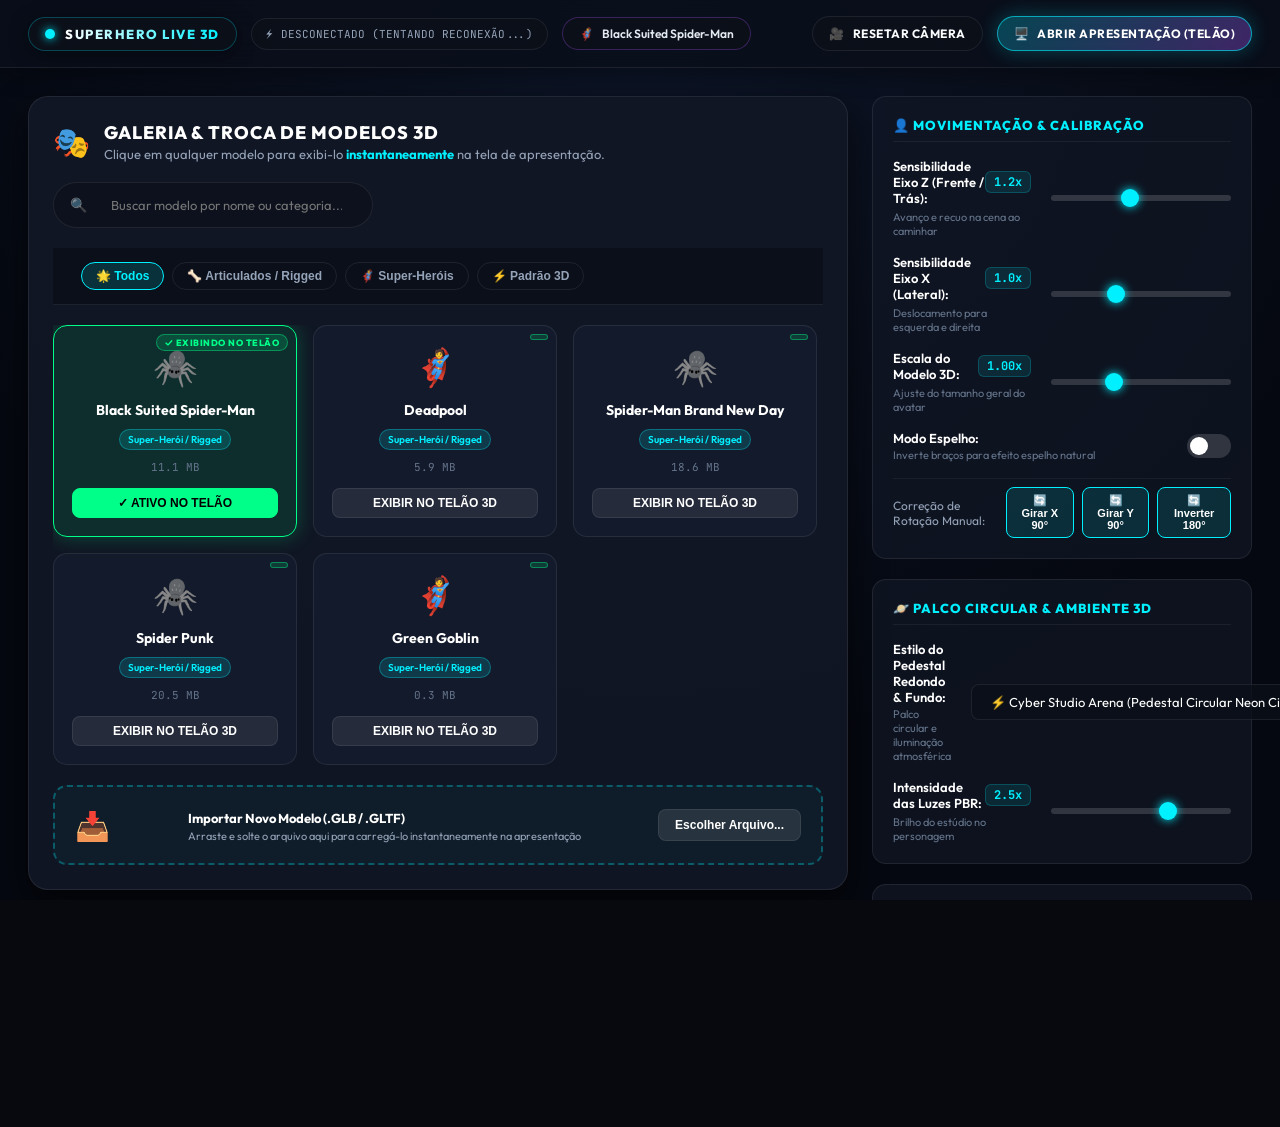
==== render-engine-web/config.html @ 76c5e59f "feat: complete superhero live experience 3d with dual-engine hand tracking, gesture analyzer, 6-dof " ====
<!DOCTYPE html>
<html lang="pt-BR">

<head>
    <meta charset="UTF-8">
    <meta name="viewport" content="width=device-width, initial-scale=1.0">
    <title>Painel de Configuração & Modelos - Superhero Live 3D</title>
    
    <!-- Google Fonts -->
    <link rel="preconnect" href="https://fonts.googleapis.com">
    <link rel="preconnect" href="https://fonts.gstatic.com" crossorigin>
    <link href="https://fonts.googleapis.com/css2?family=Outfit:wght@300;400;500;600;700;800;900&family=JetBrains+Mono:wght@400;500;700&display=swap" rel="stylesheet">
    
    <!-- Styles -->
    <link rel="stylesheet" href="css/style.css?v=3.1.0">
</head>

<body class="dashboard-page">
    <!-- Top Navigation & Global Header -->
    <header class="dash-navbar">
        <div class="dash-nav-left">
            <div class="brand-badge">
                <span class="pulse-dot"></span>
                <span class="brand-text">SUPERHERO LIVE 3D</span>
            </div>
            <div class="status-badge" id="tracking-status">
                <span class="status-icon">⚡</span>
                <span id="status-label">CONECTANDO AO VISION ENGINE...</span>
            </div>
            <div class="active-character-pill" id="active-character-pill">
                <span class="pill-icon">🦸</span>
                <span id="active-char-name">Carregando Modelo...</span>
            </div>
        </div>

        <div class="dash-nav-right">
            <button id="btn-reset-camera" class="hud-btn btn-glass" title="Resetar Câmera da Apresentação">
                <span class="btn-icon">🎥</span>
                <span>RESETAR CÂMERA</span>
            </button>
            <button id="btn-launch-presentation" class="hud-btn btn-hero-glow" title="Abrir Tela de Apresentação Limpa em Nova Janela">
                <span class="btn-icon">🖥️</span>
                <span>ABRIR APRESENTAÇÃO (TELÃO)</span>
            </button>
        </div>
    </header>

    <!-- Main Dashboard Workspace -->
    <main class="dashboard-content">
        <!-- Left Column: 3D Models Management & Gallery -->
        <section class="dash-column models-section">
            <div class="section-card">
                <div class="section-card-header">
                    <div class="header-titles">
                        <span class="section-emoji">🎭</span>
                        <div>
                            <h2>GALERIA & TROCA DE MODELOS 3D</h2>
                            <p>Clique em qualquer modelo para exibi-lo <strong>instantaneamente</strong> na tela de apresentação.</p>
                        </div>
                    </div>

                    <!-- Search Bar -->
                    <div class="search-box">
                        <span class="search-icon">🔍</span>
                        <input type="text" id="model-search-input" placeholder="Buscar modelo por nome ou categoria..." class="custom-input">
                    </div>
                </div>

                <!-- Category Filter Tabs -->
                <div class="filter-tabs">
                    <button class="filter-tab active" data-filter="all">🌟 Todos</button>
                    <button class="filter-tab" data-filter="rigged">🦴 Articulados / Rigged</button>
                    <button class="filter-tab" data-filter="heroes">🦸 Super-Heróis</button>
                    <button class="filter-tab" data-filter="procedural">⚡ Padrão 3D</button>
                </div>

                <!-- Dynamic Models Grid -->
                <div class="models-grid-container">
                    <div id="models-grid" class="models-grid">
                        <div class="loading-models">
                            <div class="spinner"></div>
                            <span>Carregando modelos 3D da pasta models...</span>
                        </div>
                    </div>
                </div>

                <!-- Drag & Drop Zone for New 3D Models -->
                <div class="modal-drop-zone" id="modal-drop-zone">
                    <span class="drop-zone-icon">📥</span>
                    <div class="drop-zone-info">
                        <strong>Importar Novo Modelo (.GLB / .GLTF)</strong>
                        <p>Arraste e solte o arquivo aqui para carregá-lo instantaneamente na apresentação</p>
                    </div>
                    <button id="btn-browse-file" class="btn-browse">Escolher Arquivo...</button>
                    <input type="file" id="file-character" accept=".glb,.gltf" style="display:none;">
                </div>
            </div>
        </section>

        <!-- Right Column: Settings, Calibration, VFX & Telemetry -->
        <aside class="dash-column settings-sidebar">
            <!-- Panel 1: Motion & Calibration -->
            <div class="settings-section">
                <h3 class="section-title">👤 MOVIMENTAÇÃO & CALIBRAÇÃO</h3>
                
                <div class="setting-row">
                    <div class="setting-info">
                        <div class="setting-title-row">
                            <label for="depth-sensitivity">Sensibilidade Eixo Z (Frente / Trás):</label>
                            <span class="badge-value" id="val-depth">1.2x</span>
                        </div>
                        <span class="setting-desc">Avanço e recuo na cena ao caminhar</span>
                    </div>
                    <input type="range" id="depth-sensitivity" min="0.2" max="2.5" step="0.1" value="1.2">
                </div>

                <div class="setting-row">
                    <div class="setting-info">
                        <div class="setting-title-row">
                            <label for="lateral-sensitivity">Sensibilidade Eixo X (Lateral):</label>
                            <span class="badge-value" id="val-lateral">1.0x</span>
                        </div>
                        <span class="setting-desc">Deslocamento para esquerda e direita</span>
                    </div>
                    <input type="range" id="lateral-sensitivity" min="0.2" max="2.5" step="0.1" value="1.0">
                </div>

                <div class="setting-row">
                    <div class="setting-info">
                        <div class="setting-title-row">
                            <label for="avatar-scale">Escala do Modelo 3D:</label>
                            <span class="badge-value" id="val-scale">1.00x</span>
                        </div>
                        <span class="setting-desc">Ajuste do tamanho geral do avatar</span>
                    </div>
                    <input type="range" id="avatar-scale" min="0.5" max="2.0" step="0.05" value="1.0">
                </div>

                <div class="setting-toggle-row">
                    <div class="setting-info">
                        <label>Modo Espelho:</label>
                        <span class="setting-desc">Inverte braços para efeito espelho natural</span>
                    </div>
                    <label class="switch">
                        <input type="checkbox" id="chk-mirror">
                        <span class="slider-round"></span>
                    </label>
                </div>

                <div class="rotation-actions-row">
                    <span class="setting-info-label">Correção de Rotação Manual:</span>
                    <div class="btn-group">
                        <button type="button" id="btn-rotate-x" class="btn-action" title="Girar modelo em 90 graus no eixo X">🔄 Girar X 90°</button>
                        <button type="button" id="btn-rotate-y" class="btn-action" title="Girar modelo em 90 graus no eixo Y">🔄 Girar Y 90°</button>
                        <button type="button" id="btn-rotate-180" class="btn-action" title="Inverter modelo em 180 graus (Frente / Costas)">🔄 Inverter 180°</button>
                    </div>
                </div>
            </div>

            <!-- Panel 2: Stage & Round Pedestal Lighting -->
            <div class="settings-section">
                <h3 class="section-title">🪐 PALCO CIRCULAR & AMBIENTE 3D</h3>
                
                <div class="setting-row">
                    <div class="setting-info">
                        <label for="stage-select">Estilo do Pedestal Redondo & Fundo:</label>
                        <span class="setting-desc">Palco circular e iluminação atmosférica</span>
                    </div>
                    <select id="stage-select" class="custom-select">
                        <option value="cyber_arena">⚡ Cyber Studio Arena (Pedestal Circular Neon Ciano)</option>
                        <option value="cosmic_void">🌌 Cosmic Studio (Pedestal Circular Ultravioleta)</option>
                        <option value="studio_gold">✨ Studio Gold Luxury (Pedestal Circular Ouro)</option>
                        <option value="clean_dark">🖤 Clean Dark Showroom (Pedestal Minimalista)</option>
                    </select>
                </div>

                <div class="setting-row">
                    <div class="setting-info">
                        <div class="setting-title-row">
                            <label for="light-intensity">Intensidade das Luzes PBR:</label>
                            <span class="badge-value" id="val-lights">2.5x</span>
                        </div>
                        <span class="setting-desc">Brilho do estúdio no personagem</span>
                    </div>
                    <input type="range" id="light-intensity" min="0.5" max="3.5" step="0.1" value="2.5">
                </div>
            </div>

            <!-- Panel 4: Server Connection & Defaults -->
            <div class="settings-section">
                <h3 class="section-title">🔗 SERVIDOR DE VISÃO & SINCRONIZAÇÃO</h3>
                <div class="server-status-box">
                    <div class="server-input-group">
                        <input type="text" id="ws-url" value="ws://127.0.0.1:8765" spellcheck="false" class="custom-input">
                        <button id="btn-reconnect" class="btn-primary">Reconectar</button>
                    </div>
                    <div class="status-indicator-line">
                        <span>Status WebSocket:</span>
                        <strong id="ws-status-text" class="status-offline">DESCONECTADO</strong>
                    </div>
                </div>

                <button id="btn-reset-defaults" class="btn-secondary" style="margin-top: 10px; width: 100%;">
                    🔄 Restaurar Configurações Padrão
                </button>
            </div>
        </aside>
    </main>

    <!-- Toast Notification Container -->
    <div id="toast-container"></div>

    <!-- Scripts -->
    <script src="js/network/stream_client.js?v=4.1.0"></script>
    <script src="js/network/sync_bridge.js?v=4.1.0"></script>
    <script src="js/config_app.js?v=4.1.0"></script>
</body>

</html>
---- render-engine-web/css/style.css ----
/* ==========================================================================
   SUPERHERO LIVE EXPERIENCE 3D - NEXT-GEN DESIGN SYSTEM (DARK GLASSMORPHISM)
   ========================================================================== */

:root {
    --bg-dark: #07090e;
    --bg-surface: rgba(13, 17, 26, 0.75);
    --bg-surface-elevated: rgba(20, 26, 40, 0.85);
    --bg-card: rgba(18, 24, 38, 0.90);
    --bg-card-hover: rgba(28, 38, 60, 0.98);
    
    --border-subtle: rgba(255, 255, 255, 0.08);
    --border-color: rgba(0, 240, 255, 0.25);
    --border-glow: rgba(0, 240, 255, 0.65);
    
    --primary-cyan: #00f0ff;
    --primary-gold: #ffd700;
    --primary-magenta: #ff007f;
    --primary-violet: #a855f7;
    --accent-green: #00ff88;
    --danger-red: #ff3366;

    --text-main: #f8fafc;
    --text-secondary: #94a3b8;
    --text-muted: #64748b;
    
    --font-ui: 'Outfit', -apple-system, BlinkMacSystemFont, 'Segoe UI', Roboto, sans-serif;
    --font-mono: 'JetBrains Mono', monospace;

    --radius-sm: 8px;
    --radius-md: 14px;
    --radius-lg: 20px;
    --radius-full: 9999px;

    --transition-fast: 0.15s cubic-bezier(0.4, 0, 0.2, 1);
    --transition-smooth: 0.25s cubic-bezier(0.16, 1, 0.3, 1);
    --shadow-glow: 0 0 25px rgba(0, 240, 255, 0.35);
    --shadow-card: 0 15px 35px rgba(0, 0, 0, 0.6);
}

* {
    margin: 0;
    padding: 0;
    box-sizing: border-box;
    user-select: none;
    -webkit-font-smoothing: antialiased;
}

body, html {
    width: 100%;
    height: 100%;
    overflow: hidden;
    background-color: var(--bg-dark);
    font-family: var(--font-ui);
    color: var(--text-main);
}

#canvas-container {
    position: absolute;
    top: 0;
    left: 0;
    width: 100vw;
    height: 100vh;
    z-index: 1;
}

/* ==========================================================================
   EXPERIENCE HUD OVERLAY
   ========================================================================== */

#experience-hud {
    position: absolute;
    top: 0;
    left: 0;
    width: 100vw;
    height: 100vh;
    z-index: 10;
    pointer-events: none;
    display: flex;
    flex-direction: column;
    justify-content: space-between;
    padding: 20px 28px;
    box-sizing: border-box;
    transition: opacity 0.35s ease, transform 0.35s ease;
}

body.cinema-mode #experience-hud {
    opacity: 0;
    transform: scale(0.98);
    pointer-events: none !important;
}

.hud-top-left, .hud-top-right {
    display: flex;
    align-items: center;
    gap: 12px;
    pointer-events: auto;
}

.hud-top-right {
    justify-content: flex-end;
    flex-wrap: wrap;
}

/* Brand & Badges */
.brand-badge {
    display: inline-flex;
    align-items: center;
    gap: 10px;
    background: var(--bg-surface);
    backdrop-filter: blur(20px);
    border: 1px solid var(--border-color);
    padding: 8px 16px;
    border-radius: var(--radius-full);
    box-shadow: 0 4px 20px rgba(0, 0, 0, 0.4);
}

.pulse-dot {
    width: 10px;
    height: 10px;
    background-color: var(--primary-cyan);
    border-radius: 50%;
    box-shadow: 0 0 10px var(--primary-cyan);
    animation: pulseGlow 1.8s infinite alternate;
}

@keyframes pulseGlow {
    0% { transform: scale(0.85); opacity: 0.6; box-shadow: 0 0 5px var(--primary-cyan); }
    100% { transform: scale(1.25); opacity: 1; box-shadow: 0 0 16px var(--primary-cyan); }
}

.brand-text {
    font-size: 13px;
    font-weight: 800;
    letter-spacing: 1.5px;
    background: linear-gradient(90deg, #ffffff, var(--primary-cyan));
    -webkit-background-clip: text;
    -webkit-text-fill-color: transparent;
}

.status-badge {
    display: inline-flex;
    align-items: center;
    gap: 8px;
    background: var(--bg-surface);
    backdrop-filter: blur(16px);
    border: 1px solid var(--border-subtle);
    padding: 8px 14px;
    border-radius: var(--radius-full);
    font-size: 11px;
    font-family: var(--font-mono);
    color: var(--text-secondary);
}

.status-badge.connected {
    border-color: rgba(0, 255, 136, 0.4);
    color: var(--accent-green);
    background: rgba(0, 255, 136, 0.08);
}

.active-character-pill {
    display: inline-flex;
    align-items: center;
    gap: 8px;
    background: var(--bg-surface);
    backdrop-filter: blur(16px);
    border: 1px solid rgba(168, 85, 247, 0.3);
    padding: 8px 16px;
    border-radius: var(--radius-full);
    font-size: 12px;
    font-weight: 600;
    color: #e2e8f0;
}

/* Action Buttons */
.hud-btn {
    display: inline-flex;
    align-items: center;
    gap: 8px;
    padding: 9px 16px;
    border-radius: var(--radius-full);
    font-family: var(--font-ui);
    font-size: 12px;
    font-weight: 700;
    letter-spacing: 0.5px;
    cursor: pointer;
    transition: all var(--transition-smooth);
    outline: none;
    border: 1px solid transparent;
}

.btn-glass {
    background: var(--bg-surface);
    backdrop-filter: blur(20px);
    border: 1px solid var(--border-subtle);
    color: var(--text-main);
}

.btn-glass:hover {
    background: var(--bg-surface-elevated);
    border-color: var(--border-color);
    transform: translateY(-2px);
    box-shadow: 0 6px 20px rgba(0, 240, 255, 0.2);
}

.btn-hero-glow {
    background: linear-gradient(135deg, rgba(0, 240, 255, 0.25), rgba(168, 85, 247, 0.35));
    backdrop-filter: blur(20px);
    border: 1px solid rgba(0, 240, 255, 0.6);
    color: #ffffff;
    box-shadow: 0 0 20px rgba(0, 240, 255, 0.25);
}

.btn-hero-glow:hover {
    background: linear-gradient(135deg, rgba(0, 240, 255, 0.4), rgba(168, 85, 247, 0.5));
    border-color: #00f0ff;
    transform: translateY(-2px) scale(1.03);
    box-shadow: 0 0 30px rgba(0, 240, 255, 0.5);
}

.btn-power-glow {
    background: linear-gradient(135deg, #ff007f, #ffd700);
    border: none;
    color: #000000;
    font-weight: 900;
    box-shadow: 0 0 25px rgba(255, 0, 127, 0.5);
    animation: powerPulse 2s infinite alternate;
}

@keyframes powerPulse {
    0% { transform: scale(1); box-shadow: 0 0 15px rgba(255, 0, 127, 0.4); }
    100% { transform: scale(1.03); box-shadow: 0 0 30px rgba(255, 215, 0, 0.7); }
}

.btn-power-glow:hover {
    transform: translateY(-2px) scale(1.06);
    box-shadow: 0 0 35px rgba(255, 215, 0, 0.9);
}

/* Bottom Telemetry Bar */
.hud-bottom-center {
    display: flex;
    flex-direction: column;
    align-items: center;
    gap: 12px;
    pointer-events: auto;
}

.telemetry-bar {
    display: inline-flex;
    align-items: center;
    gap: 16px;
    background: var(--bg-surface);
    backdrop-filter: blur(24px);
    border: 1px solid var(--border-subtle);
    padding: 8px 24px;
    border-radius: var(--radius-full);
    box-shadow: var(--shadow-card);
}

.stat-item {
    display: flex;
    align-items: center;
    gap: 8px;
}

.stat-title {
    font-size: 11px;
    font-weight: 700;
    color: var(--text-muted);
    letter-spacing: 0.5px;
}

.stat-value {
    font-size: 13px;
    font-weight: 700;
    font-family: var(--font-mono);
    color: var(--primary-cyan);
}

.stat-divider {
    width: 1px;
    height: 16px;
    background: var(--border-subtle);
}

.shortcuts-row {
    display: flex;
    align-items: center;
    gap: 8px;
    flex-wrap: wrap;
    justify-content: center;
}

.shortcut-chip {
    font-size: 11px;
    color: var(--text-secondary);
    background: rgba(15, 23, 42, 0.65);
    backdrop-filter: blur(12px);
    border: 1px solid rgba(255, 255, 255, 0.06);
    padding: 4px 10px;
    border-radius: var(--radius-full);
}

.shortcut-chip kbd {
    background: rgba(255, 255, 255, 0.12);
    color: #fff;
    padding: 2px 6px;
    border-radius: 4px;
    font-size: 10px;
    font-family: var(--font-mono);
    margin-right: 4px;
}

/* ==========================================================================
   MODAL DIALOGS (CHARACTER SELECTOR & SETTINGS)
   ========================================================================== */

.modal-overlay {
    position: fixed;
    top: 0;
    left: 0;
    width: 100vw;
    height: 100vh;
    background: rgba(4, 6, 12, 0.85);
    backdrop-filter: blur(16px);
    z-index: 100;
    display: flex;
    align-items: center;
    justify-content: center;
    padding: 24px;
    box-sizing: border-box;
    opacity: 0;
    pointer-events: none;
    transition: opacity var(--transition-smooth);
}

.modal-overlay.open {
    opacity: 1;
    pointer-events: auto;
}

.modal-card {
    background: var(--bg-card);
    border: 1px solid var(--border-color);
    border-radius: var(--radius-lg);
    box-shadow: 0 25px 60px rgba(0, 0, 0, 0.85), var(--shadow-glow);
    display: flex;
    flex-direction: column;
    max-height: 88vh;
    overflow: hidden;
    transform: scale(0.92) translateY(20px);
    transition: transform var(--transition-smooth);
}

.modal-overlay.open .modal-card {
    transform: scale(1) translateY(0);
}

.modal-large {
    width: 100%;
    max-width: 980px;
}

.modal-medium {
    width: 100%;
    max-width: 680px;
}

.modal-header {
    display: flex;
    align-items: center;
    justify-content: space-between;
    padding: 22px 28px;
    border-bottom: 1px solid var(--border-subtle);
    background: rgba(10, 15, 26, 0.7);
}

.modal-title-group {
    display: flex;
    align-items: center;
    gap: 14px;
}

.modal-emoji {
    font-size: 26px;
}

.modal-header h2 {
    font-size: 18px;
    font-weight: 800;
    letter-spacing: 1px;
    color: #ffffff;
}

.modal-subtitle {
    font-size: 12px;
    color: var(--text-secondary);
    margin-top: 2px;
}

.modal-close-btn {
    background: rgba(255, 255, 255, 0.06);
    border: 1px solid var(--border-subtle);
    color: var(--text-secondary);
    width: 36px;
    height: 36px;
    border-radius: 50%;
    display: flex;
    align-items: center;
    justify-content: center;
    font-size: 20px;
    cursor: pointer;
    transition: all var(--transition-fast);
}

.modal-close-btn:hover {
    background: var(--danger-red);
    color: #fff;
    border-color: var(--danger-red);
    transform: rotate(90deg);
}

/* Category Filter Tabs */
.filter-tabs {
    display: flex;
    gap: 8px;
    padding: 14px 28px;
    border-bottom: 1px solid var(--border-subtle);
    background: rgba(6, 9, 16, 0.5);
    overflow-x: auto;
}

.filter-tab {
    background: transparent;
    border: 1px solid var(--border-subtle);
    color: var(--text-secondary);
    padding: 6px 14px;
    border-radius: var(--radius-full);
    font-size: 12px;
    font-weight: 600;
    cursor: pointer;
    transition: all var(--transition-fast);
}

.filter-tab:hover {
    color: #fff;
    border-color: var(--border-color);
}

.filter-tab.active {
    background: rgba(0, 240, 255, 0.15);
    border-color: var(--primary-cyan);
    color: var(--primary-cyan);
}

.modal-body {
    padding: 24px 28px;
    overflow-y: auto;
    display: flex;
    flex-direction: column;
    gap: 20px;
}

/* Models Grid Cards */
.models-grid {
    display: grid;
    grid-template-columns: repeat(auto-fill, minmax(200px, 1fr));
    gap: 16px;
}

.model-card {
    background: rgba(22, 30, 48, 0.65);
    border: 1px solid var(--border-subtle);
    border-radius: var(--radius-md);
    padding: 18px;
    display: flex;
    flex-direction: column;
    align-items: center;
    text-align: center;
    gap: 10px;
    cursor: pointer;
    transition: all var(--transition-smooth);
    position: relative;
    overflow: hidden;
}

.model-card:hover {
    background: rgba(30, 42, 68, 0.9);
    border-color: var(--primary-cyan);
    transform: translateY(-4px);
    box-shadow: 0 10px 25px rgba(0, 240, 255, 0.25);
}

.model-card.active-model {
    border-color: var(--accent-green);
    background: rgba(0, 255, 136, 0.1);
    box-shadow: 0 0 20px rgba(0, 255, 136, 0.25);
}

.model-icon {
    font-size: 36px;
    margin-bottom: 2px;
}

.model-name {
    font-size: 14px;
    font-weight: 700;
    color: #fff;
    line-height: 1.3;
}

.model-tag {
    font-size: 10px;
    font-weight: 600;
    padding: 3px 8px;
    border-radius: var(--radius-full);
    background: rgba(0, 240, 255, 0.15);
    color: var(--primary-cyan);
    border: 1px solid rgba(0, 240, 255, 0.3);
}

.model-size {
    font-size: 11px;
    color: var(--text-muted);
    font-family: var(--font-mono);
}

.btn-select-model {
    width: 100%;
    padding: 7px 12px;
    border-radius: var(--radius-sm);
    background: rgba(255, 255, 255, 0.08);
    border: 1px solid var(--border-subtle);
    color: #fff;
    font-size: 12px;
    font-weight: 700;
    cursor: pointer;
    transition: all var(--transition-fast);
    margin-top: 4px;
}

.model-card:hover .btn-select-model {
    background: var(--primary-cyan);
    color: #000;
    border-color: var(--primary-cyan);
}

.model-card.active-model .btn-select-model {
    background: var(--accent-green);
    color: #000;
    border-color: var(--accent-green);
}

/* Modal Drop Zone */
.modal-drop-zone {
    border: 2px dashed rgba(0, 240, 255, 0.3);
    background: rgba(0, 240, 255, 0.03);
    border-radius: var(--radius-md);
    padding: 20px;
    display: flex;
    align-items: center;
    justify-content: space-between;
    gap: 16px;
    transition: all var(--transition-fast);
}

.modal-drop-zone:hover {
    border-color: var(--primary-cyan);
    background: rgba(0, 240, 255, 0.08);
}

.drop-zone-icon {
    font-size: 28px;
}

.modal-drop-zone strong {
    font-size: 13px;
    color: #fff;
}

.modal-drop-zone p {
    font-size: 11px;
    color: var(--text-secondary);
    margin-top: 2px;
}

.btn-browse {
    padding: 8px 16px;
    background: rgba(255, 255, 255, 0.1);
    border: 1px solid var(--border-subtle);
    color: #fff;
    border-radius: var(--radius-sm);
    font-size: 12px;
    font-weight: 700;
    cursor: pointer;
    transition: all var(--transition-fast);
    white-space: nowrap;
}

.btn-browse:hover {
    background: var(--primary-cyan);
    color: #000;
}

/* Settings Form Controls */
.settings-section {
    background: rgba(18, 24, 38, 0.7);
    border: 1px solid var(--border-subtle);
    border-radius: var(--radius-md);
    padding: 20px;
    display: flex;
    flex-direction: column;
    gap: 16px;
}

.section-title {
    font-size: 13px;
    font-weight: 800;
    letter-spacing: 1px;
    color: var(--primary-cyan);
    border-bottom: 1px solid rgba(255, 255, 255, 0.06);
    padding-bottom: 8px;
}

.setting-row {
    display: flex;
    align-items: center;
    justify-content: space-between;
    gap: 20px;
}

.setting-info {
    display: flex;
    flex-direction: column;
    gap: 2px;
    flex: 1;
}

.setting-info label {
    font-size: 13px;
    font-weight: 600;
    color: #fff;
}

.setting-desc {
    font-size: 11px;
    color: var(--text-muted);
}

.setting-toggle-row {
    display: flex;
    align-items: center;
    justify-content: space-between;
}

/* Range Inputs */
input[type="range"] {
    -webkit-appearance: none;
    width: 180px;
    height: 6px;
    border-radius: 3px;
    background: rgba(255, 255, 255, 0.15);
    outline: none;
}

input[type="range"]::-webkit-slider-thumb {
    -webkit-appearance: none;
    width: 18px;
    height: 18px;
    border-radius: 50%;
    background: var(--primary-cyan);
    cursor: pointer;
    box-shadow: 0 0 10px var(--primary-cyan);
    transition: transform var(--transition-fast);
}

input[type="range"]::-webkit-slider-thumb:hover {
    transform: scale(1.2);
}

/* Toggle Switch */
.switch {
    position: relative;
    display: inline-block;
    width: 44px;
    height: 24px;
}

.switch input {
    opacity: 0;
    width: 0;
    height: 0;
}

.slider-round {
    position: absolute;
    cursor: pointer;
    top: 0; left: 0; right: 0; bottom: 0;
    background-color: rgba(255, 255, 255, 0.15);
    transition: .3s;
    border-radius: 24px;
}

.slider-round:before {
    position: absolute;
    content: "";
    height: 18px;
    width: 18px;
    left: 3px;
    bottom: 3px;
    background-color: white;
    transition: .3s;
    border-radius: 50%;
}

input:checked + .slider-round {
    background-color: var(--primary-cyan);
}

input:checked + .slider-round:before {
    transform: translateX(20px);
}

/* Custom Select & Inputs */
.custom-select, .custom-input {
    background: rgba(10, 15, 24, 0.8);
    border: 1px solid var(--border-subtle);
    color: #fff;
    padding: 8px 14px;
    border-radius: var(--radius-sm);
    font-family: var(--font-ui);
    font-size: 13px;
    outline: none;
    transition: border-color var(--transition-fast);
}

.custom-select:focus, .custom-input:focus {
    border-color: var(--primary-cyan);
    box-shadow: 0 0 10px rgba(0, 240, 255, 0.3);
}

.rotation-actions-row {
    display: flex;
    align-items: center;
    justify-content: space-between;
    padding-top: 8px;
    border-top: 1px solid rgba(255, 255, 255, 0.05);
}

.setting-info-label {
    font-size: 12px;
    color: var(--text-secondary);
}

.btn-group {
    display: flex;
    gap: 8px;
}

.btn-action {
    padding: 6px 12px;
    background: rgba(0, 240, 255, 0.12);
    border: 1px solid var(--primary-cyan);
    color: #fff;
    border-radius: var(--radius-sm);
    font-size: 11px;
    font-weight: 700;
    cursor: pointer;
    transition: all var(--transition-fast);
}

.btn-action:hover {
    background: var(--primary-cyan);
    color: #000;
}

.btn-power-full {
    width: 100%;
    padding: 12px;
    border-radius: var(--radius-sm);
    background: linear-gradient(135deg, var(--primary-magenta), var(--primary-gold));
    border: none;
    color: #000;
    font-size: 13px;
    font-weight: 900;
    letter-spacing: 0.5px;
    cursor: pointer;
    box-shadow: 0 0 20px rgba(255, 0, 127, 0.4);
    transition: all var(--transition-fast);
}

.btn-power-full:hover {
    transform: translateY(-2px);
    box-shadow: 0 0 30px rgba(255, 215, 0, 0.7);
}

/* Server Status Box */
.server-status-box {
    display: flex;
    flex-direction: column;
    gap: 10px;
}

.server-input-group {
    display: flex;
    gap: 8px;
}

.server-input-group input {
    flex: 1;
}

.btn-primary {
    padding: 8px 16px;
    background: var(--primary-cyan);
    border: none;
    color: #000;
    font-weight: 700;
    border-radius: var(--radius-sm);
    cursor: pointer;
    font-size: 12px;
    transition: all var(--transition-fast);
}

.btn-primary:hover {
    box-shadow: 0 0 15px var(--primary-cyan);
}

.status-indicator-line {
    display: flex;
    align-items: center;
    gap: 8px;
    font-size: 12px;
    color: var(--text-secondary);
}

.status-offline { color: var(--danger-red); }
.status-online { color: var(--accent-green); }

/* Toast Notifications */
#toast-container {
    position: fixed;
    bottom: 24px;
    right: 24px;
    z-index: 999;
    display: flex;
    flex-direction: column;
    gap: 8px;
    pointer-events: none;
}

.toast {
    background: var(--bg-card);
    border: 1px solid var(--border-color);
    backdrop-filter: blur(16px);
    color: #fff;
    padding: 12px 20px;
    border-radius: var(--radius-full);
    font-size: 13px;
    font-weight: 600;
    box-shadow: 0 10px 30px rgba(0, 0, 0, 0.5), var(--shadow-glow);
    display: flex;
    align-items: center;
    gap: 10px;
    animation: toastIn 0.3s ease forwards, toastOut 0.3s ease 3.7s forwards;
}

@keyframes toastIn {
    from { transform: translateY(20px) scale(0.9); opacity: 0; }
    to { transform: translateY(0) scale(1); opacity: 1; }
}

@keyframes toastOut {
    from { transform: translateY(0) scale(1); opacity: 1; }
    to { transform: translateY(20px) scale(0.9); opacity: 0; }
}

/* Loading Spinner */
.loading-models {
    display: flex;
    flex-direction: column;
    align-items: center;
    gap: 14px;
    padding: 40px;
    color: var(--text-secondary);
    font-size: 14px;
    grid-column: 1 / -1;
}

.spinner {
    width: 32px;
    height: 32px;
    border: 3px solid rgba(0, 240, 255, 0.2);
    border-top-color: var(--primary-cyan);
    border-radius: 50%;
    animation: spin 0.8s linear infinite;
}

@keyframes spin {
    to { transform: rotate(360deg); }
}

/* Custom Scrollbar */
::-webkit-scrollbar {
    width: 6px;
    height: 6px;
}

::-webkit-scrollbar-track {
    background: rgba(0, 0, 0, 0.2);
}

::-webkit-scrollbar-thumb {
    background: rgba(255, 255, 255, 0.15);
    border-radius: 3px;
}

::-webkit-scrollbar-thumb:hover {
    background: var(--primary-cyan);
}

/* ==========================================================================
   OPERATOR CONFIGURATION DASHBOARD LAYOUT & COMPONENTS
   ========================================================================== */

body.dashboard-page {
    overflow-y: auto;
    overflow-x: hidden;
    background: radial-gradient(circle at 50% 0%, #0d1527 0%, #050810 70%);
    min-height: 100vh;
}

.dash-navbar {
    position: sticky;
    top: 0;
    z-index: 50;
    display: flex;
    align-items: center;
    justify-content: space-between;
    padding: 16px 28px;
    background: rgba(10, 15, 26, 0.85);
    backdrop-filter: blur(20px);
    border-bottom: 1px solid var(--border-subtle);
    box-shadow: 0 4px 25px rgba(0, 0, 0, 0.4);
}

.dash-nav-left, .dash-nav-right {
    display: flex;
    align-items: center;
    gap: 14px;
}

.dashboard-content {
    display: grid;
    grid-template-columns: 1fr 380px;
    gap: 24px;
    padding: 28px;
    max-width: 1700px;
    margin: 0 auto;
}

@media (max-width: 1200px) {
    .dashboard-content {
        grid-template-columns: 1fr;
    }
}

.section-card {
    background: var(--bg-card);
    border: 1px solid var(--border-subtle);
    border-radius: var(--radius-lg);
    box-shadow: var(--shadow-card);
    padding: 24px;
    display: flex;
    flex-direction: column;
    gap: 20px;
}

.section-card-header {
    display: flex;
    align-items: center;
    justify-content: space-between;
    gap: 20px;
    flex-wrap: wrap;
}

.header-titles {
    display: flex;
    align-items: center;
    gap: 14px;
}

.header-titles h2 {
    font-size: 18px;
    font-weight: 800;
    letter-spacing: 1px;
    color: #fff;
}

.header-titles p {
    font-size: 13px;
    color: var(--text-secondary);
    margin-top: 2px;
}

.header-titles p strong {
    color: var(--primary-cyan);
}

.section-emoji {
    font-size: 30px;
}

.search-box {
    display: flex;
    align-items: center;
    gap: 10px;
    background: rgba(10, 15, 26, 0.6);
    border: 1px solid var(--border-subtle);
    border-radius: var(--radius-full);
    padding: 6px 16px;
    width: 320px;
    max-width: 100%;
}

.search-box:focus-within {
    border-color: var(--primary-cyan);
    box-shadow: 0 0 15px rgba(0, 240, 255, 0.2);
}

.search-box input {
    background: transparent;
    border: none;
    outline: none;
    color: #fff;
    font-size: 13px;
    width: 100%;
}

.search-icon {
    font-size: 14px;
    opacity: 0.6;
}

.models-grid-container {
    max-height: 600px;
    overflow-y: auto;
    padding-right: 6px;
}

.model-badge-top {
    position: absolute;
    top: 8px;
    right: 8px;
    font-size: 9px;
    font-weight: 800;
    letter-spacing: 0.5px;
    color: var(--accent-green);
    background: rgba(0, 255, 136, 0.15);
    border: 1px solid rgba(0, 255, 136, 0.4);
    padding: 2px 8px;
    border-radius: var(--radius-full);
}

.no-models-msg {
    display: flex;
    flex-direction: column;
    align-items: center;
    gap: 10px;
    padding: 40px;
    color: var(--text-secondary);
    font-size: 14px;
    grid-column: 1 / -1;
}

.no-models-icon {
    font-size: 32px;
}

.settings-sidebar {
    display: flex;
    flex-direction: column;
    gap: 20px;
}

.setting-title-row {
    display: flex;
    align-items: center;
    justify-content: space-between;
    margin-bottom: 2px;
}

.badge-value {
    font-size: 12px;
    font-weight: 700;
    font-family: var(--font-mono);
    color: var(--primary-cyan);
    background: rgba(0, 240, 255, 0.1);
    padding: 2px 8px;
    border-radius: 6px;
    border: 1px solid rgba(0, 240, 255, 0.2);
}

.btn-secondary {
    padding: 8px 16px;
    background: rgba(255, 255, 255, 0.08);
    border: 1px solid var(--border-subtle);
    color: var(--text-secondary);
    border-radius: var(--radius-sm);
    font-size: 12px;
    font-weight: 600;
    cursor: pointer;
    transition: all var(--transition-fast);
}

.btn-secondary:hover {
    background: rgba(255, 255, 255, 0.15);
    color: #fff;
    border-color: var(--border-color);
}

/* ==========================================================================
   LANDING HUB / PORTAL STYLES (index.html)
   ========================================================================== */

.hub-hero {
    display: flex;
    flex-direction: column;
    align-items: center;
    justify-content: center;
    min-height: 100vh;
    padding: 40px 24px;
    text-align: center;
    background: radial-gradient(circle at 50% 30%, #0e172e 0%, #03050a 70%);
}

.hub-title {
    font-size: 42px;
    font-weight: 900;
    letter-spacing: 2px;
    background: linear-gradient(135deg, #ffffff 30%, var(--primary-cyan) 100%);
    -webkit-background-clip: text;
    -webkit-text-fill-color: transparent;
    margin-bottom: 12px;
}

.hub-subtitle {
    font-size: 16px;
    color: var(--text-secondary);
    max-width: 600px;
    margin-bottom: 48px;
    line-height: 1.6;
}

.hub-cards-grid {
    display: grid;
    grid-template-columns: repeat(auto-fit, minmax(320px, 1fr));
    gap: 28px;
    max-width: 1080px;
    width: 100%;
}

.hub-card {
    background: var(--bg-card);
    border: 1px solid var(--border-subtle);
    border-radius: var(--radius-lg);
    padding: 36px 28px;
    display: flex;
    flex-direction: column;
    align-items: center;
    text-align: center;
    gap: 16px;
    text-decoration: none;
    color: inherit;
    transition: all var(--transition-smooth);
    position: relative;
    overflow: hidden;
}

.hub-card:hover {
    transform: translateY(-8px);
    border-color: var(--primary-cyan);
    box-shadow: 0 20px 40px rgba(0, 0, 0, 0.7), 0 0 35px rgba(0, 240, 255, 0.3);
}

.hub-card-primary {
    border-color: rgba(0, 240, 255, 0.35);
    background: linear-gradient(180deg, rgba(18, 28, 48, 0.95), rgba(12, 17, 30, 0.98));
}

.hub-icon {
    font-size: 54px;
    margin-bottom: 8px;
}

.hub-card-title {
    font-size: 22px;
    font-weight: 800;
    color: #fff;
    letter-spacing: 0.5px;
}

.hub-card-desc {
    font-size: 14px;
    color: var(--text-secondary);
    line-height: 1.5;
    flex: 1;
}

.hub-badge {
    font-size: 11px;
    font-weight: 800;
    letter-spacing: 1px;
    padding: 4px 12px;
    border-radius: var(--radius-full);
    background: rgba(0, 240, 255, 0.15);
    color: var(--primary-cyan);
    border: 1px solid rgba(0, 240, 255, 0.4);
}

.hub-badge-alt {
    background: rgba(168, 85, 247, 0.15);
    color: var(--primary-violet);
    border-color: rgba(168, 85, 247, 0.4);
}

.hub-btn-action {
    margin-top: 12px;
    width: 100%;
    padding: 12px;
    font-size: 14px;
    font-weight: 800;
    letter-spacing: 0.5px;
    border-radius: var(--radius-full);
}
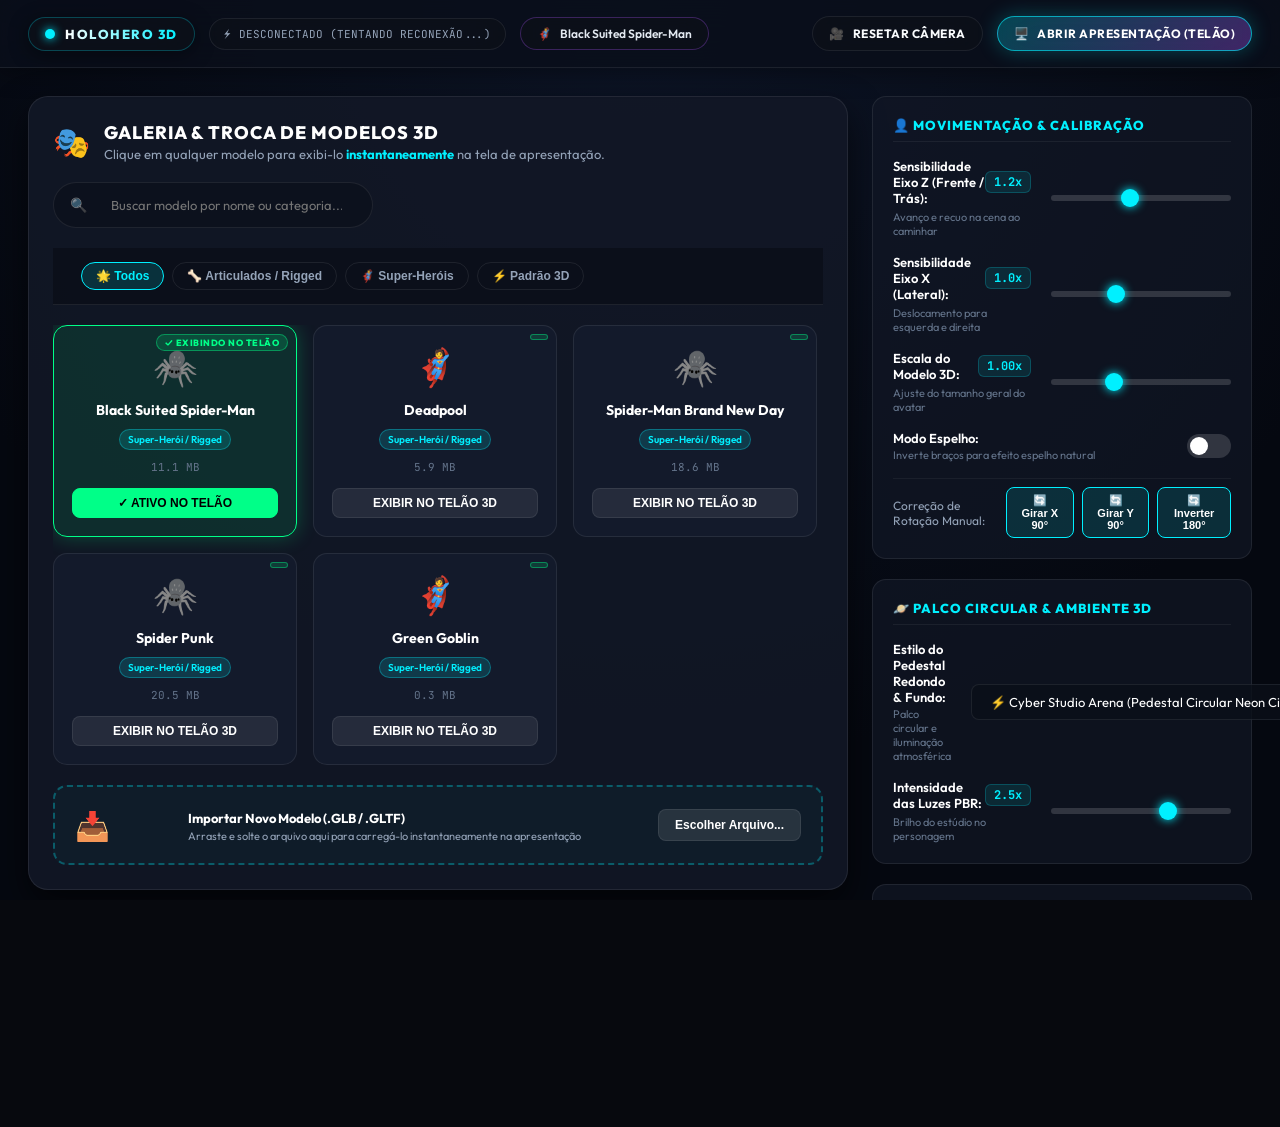
==== commit 55ee3d79: "refactor: rename brand to HoloHero 3D across all documentation, launcher, vision engine and web live" ====
--- a/render-engine-web/config.html
+++ b/render-engine-web/config.html
@@ -4,7 +4,7 @@
 <head>
     <meta charset="UTF-8">
     <meta name="viewport" content="width=device-width, initial-scale=1.0">
-    <title>Painel de Configuração & Modelos - Superhero Live 3D</title>
+    <title>Painel de Configuração & Modelos - HoloHero 3D</title>
     
     <!-- Google Fonts -->
     <link rel="preconnect" href="https://fonts.googleapis.com">
@@ -21,7 +21,7 @@
         <div class="dash-nav-left">
             <div class="brand-badge">
                 <span class="pulse-dot"></span>
-                <span class="brand-text">SUPERHERO LIVE 3D</span>
+                <span class="brand-text">HOLOHERO 3D</span>
             </div>
             <div class="status-badge" id="tracking-status">
                 <span class="status-icon">⚡</span>
--- a/render-engine-web/css/style.css
+++ b/render-engine-web/css/style.css
@@ -1,5 +1,5 @@
 /* ==========================================================================
-   SUPERHERO LIVE EXPERIENCE 3D - NEXT-GEN DESIGN SYSTEM (DARK GLASSMORPHISM)
+   HOLOHERO 3D - NEXT-GEN DESIGN SYSTEM (DARK GLASSMORPHISM)
    ========================================================================== */
 
 :root {
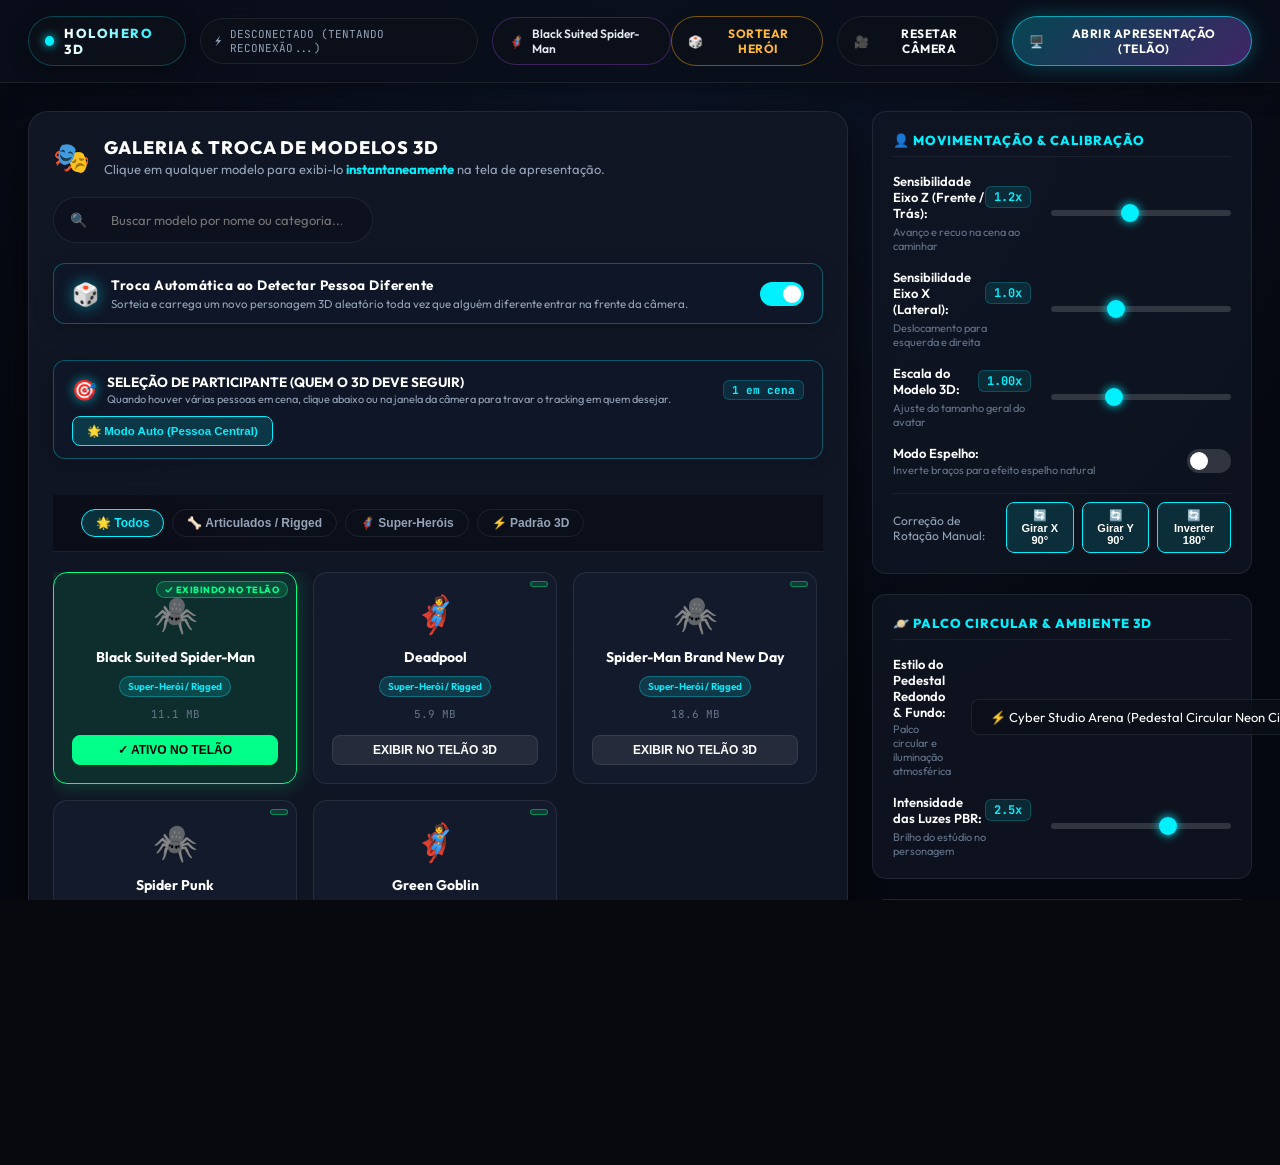
==== commit 4d56c3c5: "v3" ====
--- a/render-engine-web/config.html
+++ b/render-engine-web/config.html
@@ -34,6 +34,10 @@
         </div>
 
         <div class="dash-nav-right">
+            <button id="btn-random-model" class="hud-btn btn-glass" style="border-color: rgba(255, 170, 0, 0.45); color: #ffb833;" title="Sortear Personagem Aleatório Imediatamente">
+                <span class="btn-icon">🎲</span>
+                <span>SORTEAR HERÓI</span>
+            </button>
             <button id="btn-reset-camera" class="hud-btn btn-glass" title="Resetar Câmera da Apresentação">
                 <span class="btn-icon">🎥</span>
                 <span>RESETAR CÂMERA</span>
@@ -66,6 +70,40 @@
                     </div>
                 </div>
 
+                <!-- Auto Person Switcher Bar -->
+                <div style="background: rgba(15, 23, 42, 0.7); border: 1px solid rgba(0, 240, 255, 0.3); border-radius: 12px; padding: 12px 18px; margin-bottom: 16px; display: flex; align-items: center; justify-content: space-between; gap: 14px; box-shadow: 0 4px 20px rgba(0, 0, 0, 0.2);">
+                    <div style="display: flex; align-items: center; gap: 12px;">
+                        <span style="font-size: 22px; filter: drop-shadow(0 0 8px rgba(0, 240, 255, 0.5));">🎲</span>
+                        <div>
+                            <div style="font-size: 13.5px; font-weight: 700; color: #ffffff; letter-spacing: 0.5px;">Troca Automática ao Detectar Pessoa Diferente</div>
+                            <div style="font-size: 11.5px; color: #94a3b8; margin-top: 2px;">Sorteia e carrega um novo personagem 3D aleatório toda vez que alguém diferente entrar na frente da câmera.</div>
+                        </div>
+                    </div>
+                    <label class="switch" style="flex-shrink: 0;" title="Ativar/desativar troca aleatória automática">
+                        <input type="checkbox" id="chk-auto-person" checked>
+                        <span class="slider-round"></span>
+                    </label>
+                </div>
+
+                <!-- Multi-Person Selection Bar -->
+                <div id="people-selection-panel" style="background: rgba(15, 23, 42, 0.7); border: 1px solid rgba(0, 240, 255, 0.3); border-radius: 12px; padding: 12px 18px; margin-bottom: 16px; box-shadow: 0 4px 20px rgba(0, 0, 0, 0.2);">
+                    <div style="display: flex; align-items: center; justify-content: space-between; margin-bottom: 10px;">
+                        <div style="display: flex; align-items: center; gap: 10px;">
+                            <span style="font-size: 20px; filter: drop-shadow(0 0 6px rgba(0, 240, 255, 0.6));">🎯</span>
+                            <div>
+                                <div style="font-size: 13.5px; font-weight: 700; color: #fff;">SELEÇÃO DE PARTICIPANTE (QUEM O 3D DEVE SEGUIR)</div>
+                                <div style="font-size: 11px; color: #94a3b8; margin-top: 1px;">Quando houver várias pessoas em cena, clique abaixo ou na janela da câmera para travar o tracking em quem desejar.</div>
+                            </div>
+                        </div>
+                        <span id="people-count-badge" class="badge-value" style="font-size: 11px;">1 em cena</span>
+                    </div>
+
+                    <!-- Dynamic People Buttons -->
+                    <div id="people-buttons-container" style="display: flex; flex-wrap: wrap; gap: 8px;">
+                        <button class="btn-action active-target" data-target="auto" style="padding: 7px 14px; font-size: 11.5px; border-radius: 8px; border: 1px solid #00f0ff; background: rgba(0, 240, 255, 0.15); color: #00f0ff; cursor: pointer;">🌟 Modo Auto (Pessoa Central)</button>
+                    </div>
+                </div>
+
                 <!-- Category Filter Tabs -->
                 <div class="filter-tabs">
                     <button class="filter-tab active" data-filter="all">🌟 Todos</button>
